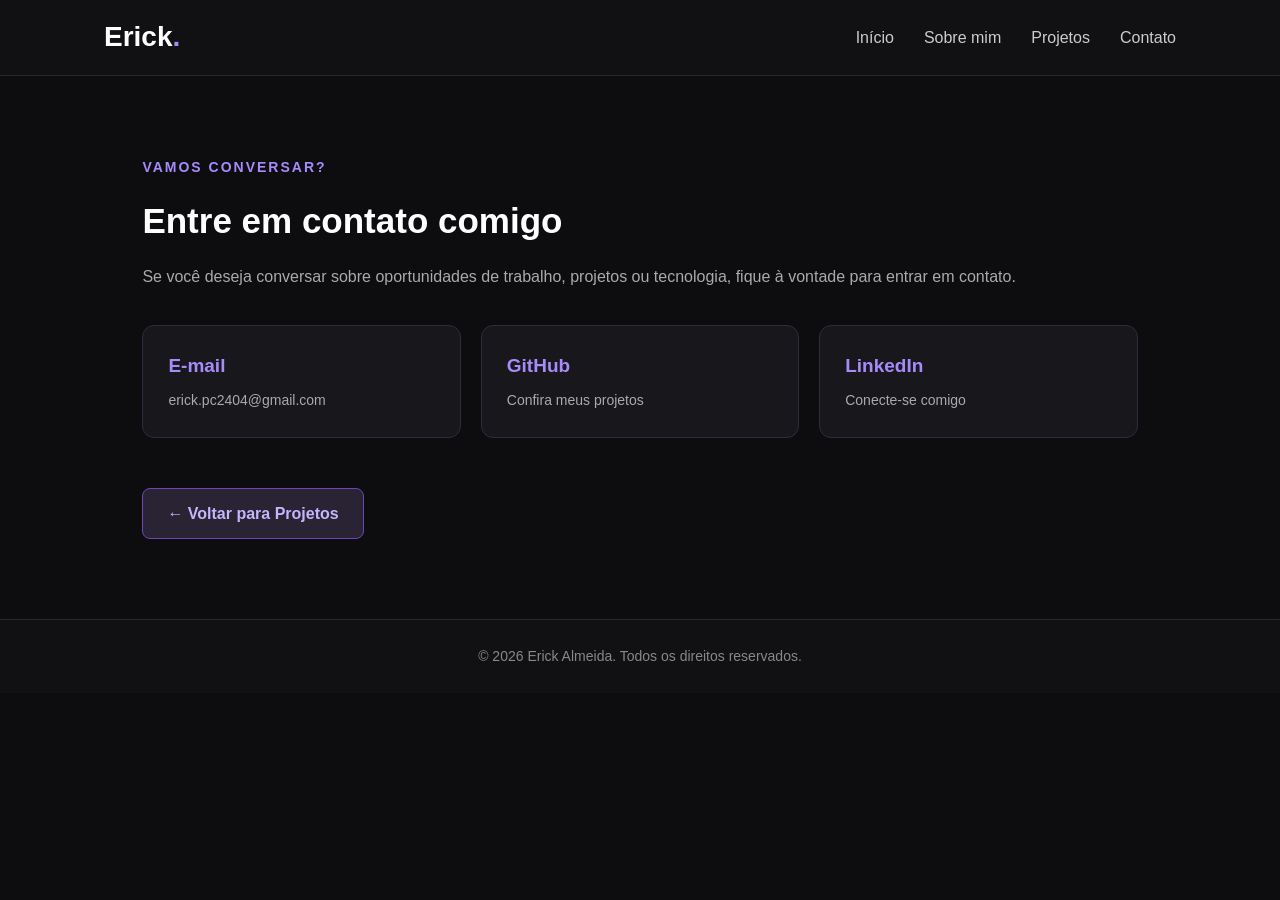
==== contato.html @ 5e197006 "primeira" ====
<!DOCTYPE html>
<html lang="pt-br">

<head>
    <meta charset="UTF-8">
    <meta name="viewport" content="width=device-width, initial-scale=1.0">

    <meta name="description" content="Entre em contato com Erick Almeida.">

    <title>Contato | Erick Almeida</title>

    <link rel="stylesheet" href="/css/styles.css">
    <script src="script.js" defer></script>
</head>

<body>

    <!-- CABEÇALHO -->
    <header>

        <nav>

            <h2>Erick<span>.</span></h2>

            <button class="menu-mobile" id="menu-mobile" aria-label="Abrir menu">
                ☰
            </button>

            <ul id="menu">
                <li><a href="index.html">Início</a></li>
                <li><a href="sobre.html">Sobre mim</a></li>
                <li><a href="projetos.html">Projetos</a></li>
                <li><a href="contato.html">Contato</a></li>
            </ul>

        </nav>

    </header>

    <main>

        <section id="contato" class="animar">

            <p class="boas-vindas">VAMOS CONVERSAR?</p>

            <h2>Entre em contato comigo</h2>

            <p>
                Se você deseja conversar sobre oportunidades de trabalho,
                projetos ou tecnologia, fique à vontade para entrar em contato.
            </p>

            <div class="links-contatos">

                <a href="mailto:erick.pc2404@gmail.com">
                    <span>E-mail</span>
                    <p>erick.pc2404@gmail.com</p>
                </a>

                <a href="https://github.com/ErickAlmeidaa"
                   target="_blank" rel="noopener noreferrer">
                    <span>GitHub</span>
                    <p>Confira meus projetos</p>
                </a>

                <a href="https://www.linkedin.com/in/erick-almeida-690277402/"
                   target="_blank" rel="noopener noreferrer">
                    <span>LinkedIn</span>
                    <p>Conecte-se comigo</p>
                </a>

            </div>

            <!-- BOTÃO PARA VOLTAR -->
            <div class="navegacao-paginas">

                <a href="projetos.html" class="botao-voltar">
                    ← Voltar para Projetos
                </a>

            </div>

        </section>

    </main>

    <!-- RODAPÉ -->
    <footer>

        <p>© 2026 Erick Almeida. Todos os direitos reservados.</p>

    </footer>

</body>
</html>
---- css/styles.css ----
/* ==============================
   CONFIGURAÇÕES GERAIS
============================== */

* {
    margin: 0;
    padding: 0;
    box-sizing: border-box;
}

html {
    scroll-behavior: smooth;
}

body {
    background-color: #0d0d0f;
    color: #ffffff;
    font-family: Arial, sans-serif;
    line-height: 1.6;
}

a {
    color: inherit;
    text-decoration: none;
}

/* ==============================
   CABEÇALHO E MENU
============================== */

header {
    width: 100%;
    background-color: #111114;
    border-bottom: 1px solid #29252f;
    position: sticky;
    top: 0;
    z-index: 100;
}

nav {
    max-width: 1200px;
    min-height: 75px;
    margin: auto;
    padding: 15px 5%;

    display: flex;
    align-items: center;
    justify-content: space-between;
    gap: 20px;
}

nav h2 {
    font-size: 28px;
}

nav h2 span {
    color: #a78bfa;
}

nav ul {
    list-style: none;
    display: flex;
    align-items: center;
    gap: 30px;
}

nav ul li a {
    color: #cccccc;
    transition: 0.3s;
}

nav ul li a:hover {
    color: #a78bfa;
}

/* BOTÃO DO MENU MOBILE */

.menu-mobile {
    display: none;
    background: none;
    border: none;
    color: #a78bfa;
    font-size: 30px;
    cursor: pointer;
}

/* ==============================
   PÁGINA INICIAL
============================== */

#inicio {
    max-width: 1400px;
    min-height: 85vh;
    margin: auto;
    padding: 60px 10%;

    display: flex;
    align-items: center;
    justify-content: space-between;
    gap: 50px;
}

.apresentacao {
    max-width: 600px;
}

.boas-vindas {
    color: #a78bfa;
    font-size: 14px;
    font-weight: bold;
    letter-spacing: 2px;
    margin-bottom: 15px;
}

.apresentacao h1 {
    font-size: clamp(40px, 6vw, 65px);
    line-height: 1.1;
    margin-bottom: 15px;
}

.apresentacao h1 span {
    color: #a78bfa;
}

.apresentacao h2 {
    font-size: clamp(20px, 3vw, 27px);
    color: #dddddd;
    margin-bottom: 10px;
}

.instituicao {
    color: #a78bfa;
    margin-bottom: 20px;
}

.apresentacao > p:not(.boas-vindas):not(.instituicao) {
    color: #aaaaaa;
    font-size: 17px;
    margin-bottom: 25px;
}

/* FOTO DE PERFIL */

.foto-perfil img {
    width: 280px;
    height: 280px;
    object-fit: cover;
    border-radius: 20px;
    border: 3px solid #a78bfa;
    box-shadow: 0 0 30px #a78bfa33;
}

/* ==============================
   BOTÕES
============================== */

.botoes {
    display: flex;
    flex-wrap: wrap;
    gap: 15px;
    margin-top: 25px;
}

.botao {
    display: inline-block;
    background-color: #a78bfa;
    color: #0d0d0f;
    padding: 12px 25px;
    border-radius: 8px;
    font-weight: bold;
    transition: 0.3s;
}

.botao:hover {
    background-color: #8b5cf6;
    transform: translateY(-3px);
}

/* ==============================
   SEÇÕES DAS OUTRAS PÁGINAS
============================== */

main section:not(#inicio) {
    max-width: 1200px;
    margin: auto;
    padding: 80px 8%;
}

main section > h2 {
    font-size: 35px;
    margin-bottom: 15px;
}

main section > p {
    color: #aaaaaa;
    margin-bottom: 25px;
}

main section h3 {
    color: #a78bfa;
    margin-top: 25px;
    margin-bottom: 10px;
}

/* ==============================
   PROJETOS
============================== */

.lista-projetos {
    display: grid;
    grid-template-columns: repeat(auto-fit, minmax(260px, 1fr));
    gap: 25px;
    margin-top: 35px;
}

.card-projeto {
    background-color: #17171c;
    border: 1px solid #302a3a;
    border-radius: 15px;
    overflow: hidden;
    transition: 0.3s;
}

.card-projeto:hover {
    transform: translateY(-6px);
    border-color: #a78bfa;
}

.card-projeto img {
    width: 100%;
    height: 200px;
    object-fit: cover;
}

.conteudo-projeto {
    padding: 25px;
}

.conteudo-projeto > span {
    color: #a78bfa;
    font-size: 12px;
    font-weight: bold;
    letter-spacing: 1px;
}

.conteudo-projeto h3 {
    margin: 10px 0;
    font-size: 24px;
}

.conteudo-projeto p {
    color: #aaaaaa;
    margin-bottom: 20px;
}

.tecnologias {
    display: flex;
    flex-wrap: wrap;
    gap: 8px;
    margin-bottom: 20px;
}

.tecnologias span {
    background-color: #292333;
    color: #c4b5fd;
    padding: 5px 12px;
    border-radius: 20px;
    font-size: 13px;
}

.conteudo-projeto a {
    color: #a78bfa;
    font-weight: bold;
}

.conteudo-projeto a:hover {
    text-decoration: underline;
}

/* ==============================
   GALERIA DE IMAGENS
============================== */

.galeria-projeto {
    width: 100%;
}

.galeria-projeto .imagem-principal {
    display: block;
    width: 100%;
    height: 280px;
    object-fit: cover;
}

.outras-imagens {
    display: grid;
    grid-template-columns: repeat(4, 1fr);
    gap: 8px;
    padding: 10px;
}

.outras-imagens img {
    width: 100%;
    height: 75px;
    object-fit: cover;
    border-radius: 6px;
    cursor: pointer;
    transition: 0.3s;
}

.outras-imagens img:hover {
    opacity: 0.7;
    transform: scale(1.03);
}

/* ==============================
   CONTATO
============================== */

.links-contatos {
    display: grid;
    grid-template-columns: repeat(auto-fit, minmax(220px, 1fr));
    gap: 20px;
    margin-top: 35px;
}

.links-contatos a {
    display: block;
    background-color: #17171c;
    border: 1px solid #302a3a;
    border-radius: 12px;
    padding: 25px;
    transition: 0.3s;
}

.links-contatos a:hover {
    border-color: #a78bfa;
    transform: translateY(-5px);
    box-shadow: 0 5px 20px #a78bfa15;
}

.links-contatos span {
    display: block;
    color: #a78bfa;
    font-size: 19px;
    font-weight: bold;
    margin-bottom: 8px;
}

.links-contatos p {
    color: #aaaaaa;
    font-size: 14px;
    overflow-wrap: anywhere;
}

/* ==============================
   ANIMAÇÕES
============================== */

.animar {
    opacity: 0;
    transform: translateY(30px);
    transition: opacity 0.7s ease, transform 0.7s ease;
}

.animar.visivel {
    opacity: 1;
    transform: translateY(0);
}

/* ==============================
   RODAPÉ
============================== */

footer {
    background-color: #111114;
    border-top: 1px solid #29252f;
    text-align: center;
    padding: 25px 15px;
    color: #888888;
    font-size: 14px;
}

/* ==============================
   NAVEGAÇÃO ENTRE PÁGINAS
============================== */

.navegacao-paginas {
    display: flex;
    justify-content: space-between;
    align-items: center;
    gap: 15px;
    margin-top: 50px;
}

.botao-voltar,
.botao-proximo {
    display: inline-block;
    padding: 12px 24px;
    border-radius: 8px;
    font-weight: bold;
    transition: 0.3s;
}

.botao-voltar {
    background-color: #292333;
    color: #c4b5fd;
    border: 1px solid #7045b8;
}

.botao-proximo {
    background-color: #a78bfa;
    color: #0d0d0f;
}

.botao-voltar:hover,
.botao-proximo:hover {
    transform: translateY(-3px);
}

.botao-voltar:focus-visible,
.botao-proximo:focus-visible,
.botao:focus-visible {
    outline: 2px solid #ffffff;
    outline-offset: 4px;
}

/* ==============================
   CÓDIGOS DESENVOLVIDOS
============================== */

.conteudo-projeto button {
    background-color: #a78bfa;
    color: #0d0d0f;
    padding: 10px 20px;
    border: none;
    border-radius: 8px;
    font-weight: bold;
    cursor: pointer;
    transition: 0.3s;
}

.conteudo-projeto button:hover {
    background-color: #8b5cf6;
    transform: translateY(-3px);
}

/* ÁREA DE VISUALIZAÇÃO DOS CÓDIGOS */

#area-codigo {
    margin-top: 40px;
    padding: 25px;
    background-color: #17171c;
    border: 1px solid #a78bfa;
    border-radius: 15px;
    overflow: hidden;
}

#area-codigo h3 {
    color: #a78bfa;
    margin-top: 0;
}

#area-codigo p {
    color: #aaaaaa;
    margin-bottom: 20px;
}

#area-codigo pre {
    background-color: #0d0d0f;
    padding: 20px;
    border-radius: 10px;
    overflow-x: auto;
    margin-bottom: 20px;
    white-space: pre-wrap;
    overflow-wrap: anywhere;
}

#area-codigo code {
    color: #c4b5fd;
    font-family: Consolas, monospace;
    font-size: 14px;
    line-height: 1.7;
}

#area-codigo button {
    background-color: #a78bfa;
    color: #0d0d0f;
    padding: 10px 20px;
    border: none;
    border-radius: 8px;
    font-weight: bold;
    cursor: pointer;
    transition: 0.3s;
}

#area-codigo button:hover {
    background-color: #8b5cf6;
}

/* ==============================
   ADAPTAÇÃO PARA TABLETS
============================== */

@media (max-width: 900px) {

    #inicio {
        padding: 60px 6%;
        gap: 30px;
    }

    .foto-perfil img {
        width: 240px;
        height: 240px;
    }

    nav ul {
        gap: 18px;
    }
}

/* ==============================
   ADAPTAÇÃO PARA CELULARES
============================== */

@media (max-width: 600px) {

    nav {
        flex-direction: row;
        flex-wrap: wrap;
        padding: 15px 6%;
        gap: 12px;
    }

    .menu-mobile {
        display: block;
    }

    nav ul {
        display: none;
        width: 100%;
        flex-direction: column;
        align-items: center;
        gap: 15px;
        padding: 15px 0;
    }

    nav ul.ativo {
        display: flex;
    }

    nav ul li a {
        font-size: 15px;
    }

    #inicio {
        min-height: auto;
        padding: 60px 7%;
        flex-direction: column-reverse;
        justify-content: center;
        text-align: center;
        gap: 30px;
    }

    .foto-perfil img {
        width: 210px;
        height: 210px;
    }

    .apresentacao h1 {
        font-size: 42px;
    }

    .apresentacao h2 {
        font-size: 21px;
    }

    .apresentacao > p:not(.boas-vindas):not(.instituicao) {
        font-size: 15px;
    }

    .botoes {
        justify-content: center;
    }

    main section:not(#inicio) {
        padding: 55px 7%;
    }

    main section > h2 {
        font-size: 29px;
    }

    .lista-projetos {
        grid-template-columns: 1fr;
    }

    .card-projeto img {
        height: 190px;
    }

    .galeria-projeto .imagem-principal {
        height: 220px;
    }

    .outras-imagens img {
        height: 65px;
    }

    .links-contatos {
        grid-template-columns: 1fr;
    }

    .navegacao-paginas {
        flex-direction: column;
        align-items: stretch;
    }

    .botao-voltar,
    .botao-proximo {
        text-align: center;
    }

    #area-codigo {
        padding: 15px;
    }

    #area-codigo code {
        font-size: 12px;
    }

}

/* ==============================
   ACESSIBILIDADE
============================== */

@media (prefers-reduced-motion: reduce) {

    html {
        scroll-behavior: auto;
    }

    *,
    *::before,
    *::after {
        animation: none !important;
        transition: none !important;
    }

}
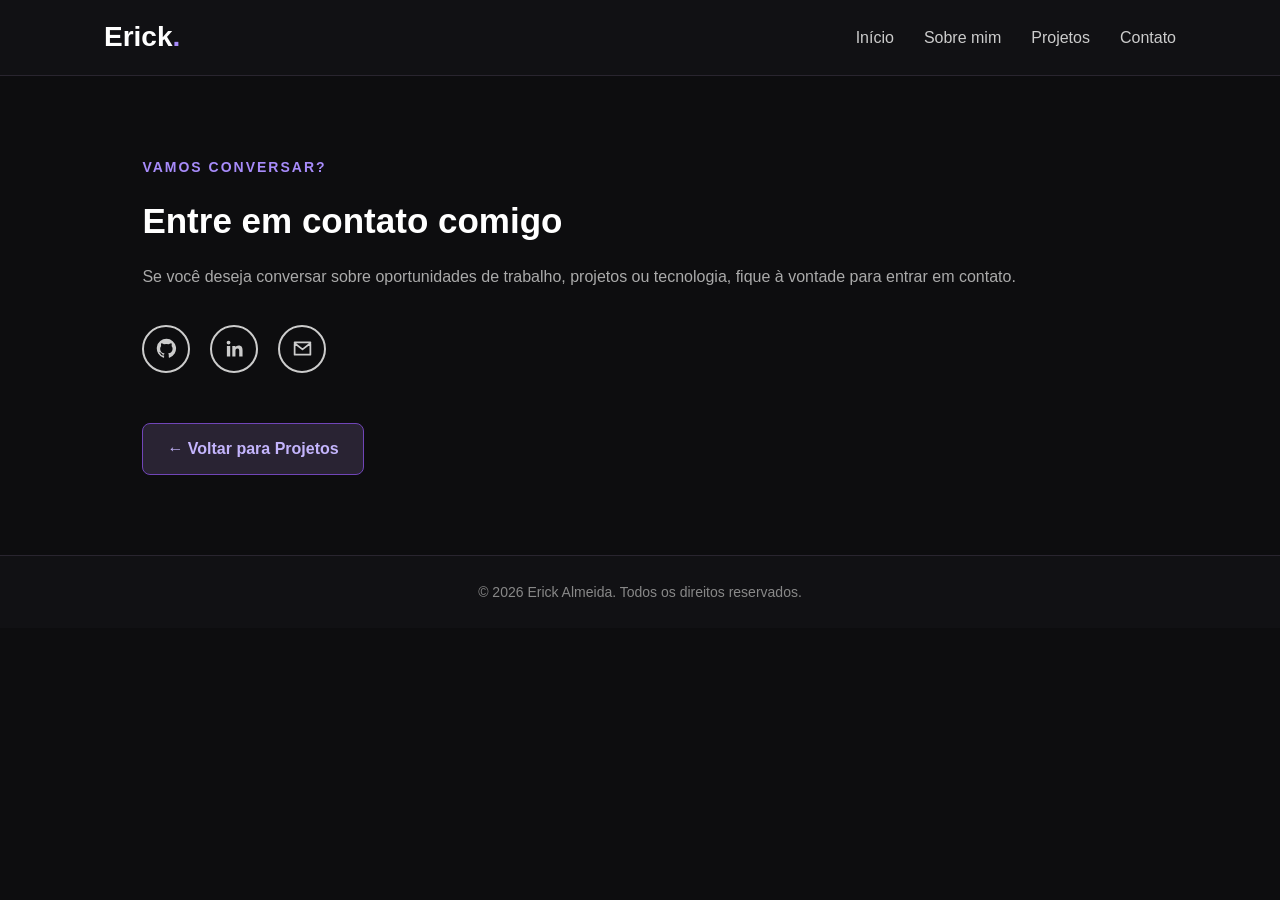
==== commit 27fe22ab: "atualizacao2.0" ====
--- a/contato.html
+++ b/contato.html
@@ -10,7 +10,7 @@
 
     <title>Contato | Erick Almeida</title>
 
-    <link rel="stylesheet" href="/css/styles.css">
+    <link rel="stylesheet" href="css/styles.css">
     <script src="script.js" defer></script>
 </head>
 
@@ -23,7 +23,10 @@
 
             <h2>Erick<span>.</span></h2>
 
-            <button class="menu-mobile" id="menu-mobile" aria-label="Abrir menu">
+            <button class="menu-mobile" id="menu-mobile"
+                    aria-label="Abrir menu"
+                    aria-expanded="false"
+                    aria-controls="menu">
                 ☰
             </button>
 
@@ -51,28 +54,57 @@
                 projetos ou tecnologia, fique à vontade para entrar em contato.
             </p>
 
-            <div class="links-contatos">
+            <!-- ÍCONES DE CONTATO -->
 
-                <a href="mailto:erick.pc2404@gmail.com">
-                    <span>E-mail</span>
-                    <p>erick.pc2404@gmail.com</p>
+            <div class="redes-sociais">
+
+                <!-- GITHUB -->
+                <a href="https://github.com/ErickAlmeidaa"
+                   target="_blank"
+                   rel="noopener noreferrer"
+                   aria-label="Visitar meu GitHub">
+
+                    <svg viewBox="0 0 24 24" aria-hidden="true">
+                        <path fill="currentColor"
+                            d="M12 .9a11.1 11.1 0 0 0-3.51 21.63c.55.1.76-.24.76-.53v-2.05c-3.1.67-3.76-1.32-3.76-1.32-.5-1.28-1.24-1.62-1.24-1.62-1.01-.69.08-.68.08-.68 1.12.08 1.71 1.15 1.71 1.15 1 .1.75 2.09 3.1 1.59.1-.72.4-1.21.72-1.49-2.48-.28-5.09-1.24-5.09-5.52 0-1.22.44-2.22 1.15-3-.12-.28-.5-1.42.11-2.96 0 0 .94-.3 3.05 1.15a10.6 10.6 0 0 1 5.55 0c2.12-1.44 3.05-1.15 3.05-1.15.61 1.54.23 2.68.11 2.96.72.78 1.15 1.78 1.15 3 0 4.29-2.61 5.24-5.1 5.51.4.35.76 1.03.76 2.08V22c0 .29.2.63.77.52A11.1 11.1 0 0 0 12 .9z"/>
+                    </svg>
+
                 </a>
 
-                <a href="https://github.com/ErickAlmeidaa"
-                   target="_blank" rel="noopener noreferrer">
-                    <span>GitHub</span>
-                    <p>Confira meus projetos</p>
+
+                <!-- LINKEDIN -->
+                <a href="https://www.linkedin.com/in/erick-almeida-690277402/"
+                   target="_blank"
+                   rel="noopener noreferrer"
+                   aria-label="Visitar meu LinkedIn">
+
+                    <svg viewBox="0 0 24 24" aria-hidden="true">
+                        <path fill="currentColor"
+                            d="M5.2 3a2.2 2.2 0 1 0 0 4.4 2.2 2.2 0 0 0 0-4.4zM3.3 9h3.8v12H3.3zm6.2 0h3.6v1.6h.1c.5-.9 1.7-1.9 3.5-1.9 3.8 0 4.5 2.5 4.5 5.7V21h-3.8v-5.8c0-1.4 0-3.2-2-3.2s-2.3 1.5-2.3 3.1V21H9.5z"/>
+                    </svg>
+
                 </a>
 
-                <a href="https://www.linkedin.com/in/erick-almeida-690277402/"
-                   target="_blank" rel="noopener noreferrer">
-                    <span>LinkedIn</span>
-                    <p>Conecte-se comigo</p>
+
+                <!-- E-MAIL -->
+                <a href="mailto:erick.pc2404@gmail.com"
+                   aria-label="Enviar um e-mail">
+
+                    <svg viewBox="0 0 24 24" aria-hidden="true">
+                        <path fill="none"
+                            stroke="currentColor"
+                            stroke-width="2"
+                            stroke-linecap="round"
+                            stroke-linejoin="round"
+                            d="M3 5h18v14H3z M3 6l9 7 9-7"/>
+                    </svg>
+
                 </a>
 
             </div>
 
             <!-- BOTÃO PARA VOLTAR -->
+
             <div class="navegacao-paginas">
 
                 <a href="projetos.html" class="botao-voltar">
@@ -86,6 +118,7 @@
     </main>
 
     <!-- RODAPÉ -->
+
     <footer>
 
         <p>© 2026 Erick Almeida. Todos os direitos reservados.</p>
--- a/css/styles.css
+++ b/css/styles.css
@@ -43,7 +43,6 @@
     min-height: 75px;
     margin: auto;
     padding: 15px 5%;
-
     display: flex;
     align-items: center;
     justify-content: space-between;
@@ -94,7 +93,6 @@
     min-height: 85vh;
     margin: auto;
     padding: 60px 10%;
-
     display: flex;
     align-items: center;
     justify-content: space-between;
@@ -269,6 +267,8 @@
     font-size: 13px;
 }
 
+/* LINKS DOS CARDS */
+
 .conteudo-projeto a {
     color: #a78bfa;
     font-weight: bold;
@@ -276,6 +276,26 @@
 
 .conteudo-projeto a:hover {
     text-decoration: underline;
+}
+
+/* CORREÇÃO DOS BOTÕES DE ACESSO */
+
+.conteudo-projeto a.botao-proximo {
+    display: inline-block;
+    background-color: #a78bfa;
+    color: #0d0d0f;
+    padding: 12px 20px;
+    border-radius: 8px;
+    text-decoration: none;
+    font-weight: bold;
+    transition: 0.3s;
+}
+
+.conteudo-projeto a.botao-proximo:hover {
+    background-color: #8b5cf6;
+    color: #0d0d0f;
+    transform: translateY(-3px);
+    text-decoration: none;
 }
 
 /* ==============================
@@ -446,7 +466,7 @@
     transform: translateY(-3px);
 }
 
-/* ÁREA DE VISUALIZAÇÃO DOS CÓDIGOS */
+/* ÁREA ANTIGA DE VISUALIZAÇÃO DOS CÓDIGOS */
 
 #area-codigo {
     margin-top: 40px;
@@ -500,6 +520,45 @@
 }
 
 /* ==============================
+   CÓDIGOS NAS PÁGINAS DE CATEGORIAS
+============================== */
+
+.codigo-detalhes {
+    margin-top: 20px;
+    border: 1px solid #7045b8;
+    border-radius: 10px;
+    background: #17171c;
+    overflow: hidden;
+}
+
+.codigo-detalhes summary {
+    padding: 15px 20px;
+    color: #c4b5fd;
+    font-weight: bold;
+    cursor: pointer;
+    transition: 0.3s;
+}
+
+.codigo-detalhes summary:hover {
+    background: #292333;
+}
+
+.codigo-detalhes pre {
+    margin: 0;
+    padding: 20px;
+    background: #0d0d0f;
+    overflow-x: auto;
+    white-space: pre;
+}
+
+.codigo-detalhes code {
+    color: #c4b5fd;
+    font-family: Consolas, monospace;
+    font-size: 14px;
+    line-height: 1.7;
+}
+
+/* ==============================
    ADAPTAÇÃO PARA TABLETS
 ============================== */
 
@@ -630,6 +689,13 @@
         font-size: 12px;
     }
 
+    .codigo-detalhes pre {
+        padding: 12px;
+    }
+
+    .codigo-detalhes code {
+        font-size: 12px;
+    }
 }
 
 /* ==============================
@@ -648,5 +714,52 @@
         animation: none !important;
         transition: none !important;
     }
-
-}
+}
+
+/* ==============================
+   ÍCONES DE CONTATO
+============================== */
+
+.redes-sociais {
+    display: flex;
+    justify-content: flex-start;
+    align-items: center;
+    gap: 20px;
+    margin-top: 35px;
+}
+
+.redes-sociais a {
+    width: 48px;
+    height: 48px;
+    border: 2px solid #cccccc;
+    border-radius: 50%;
+    display: flex;
+    justify-content: center;
+    align-items: center;
+    color: #cccccc;
+    transition: 0.3s;
+}
+
+.redes-sociais svg {
+    width: 21px;
+    height: 21px;
+}
+
+.redes-sociais a:hover {
+    color: #a78bfa;
+    border-color: #a78bfa;
+    transform: translateY(-5px);
+}
+
+@media (max-width: 600px) {
+    .redes-sociais {
+        gap: 16px;
+    }
+
+    .redes-sociais {
+    display: flex;
+    justify-content: center;
+    align-items: center;
+    gap: 20px;
+    margin-top: 35px;
+}
